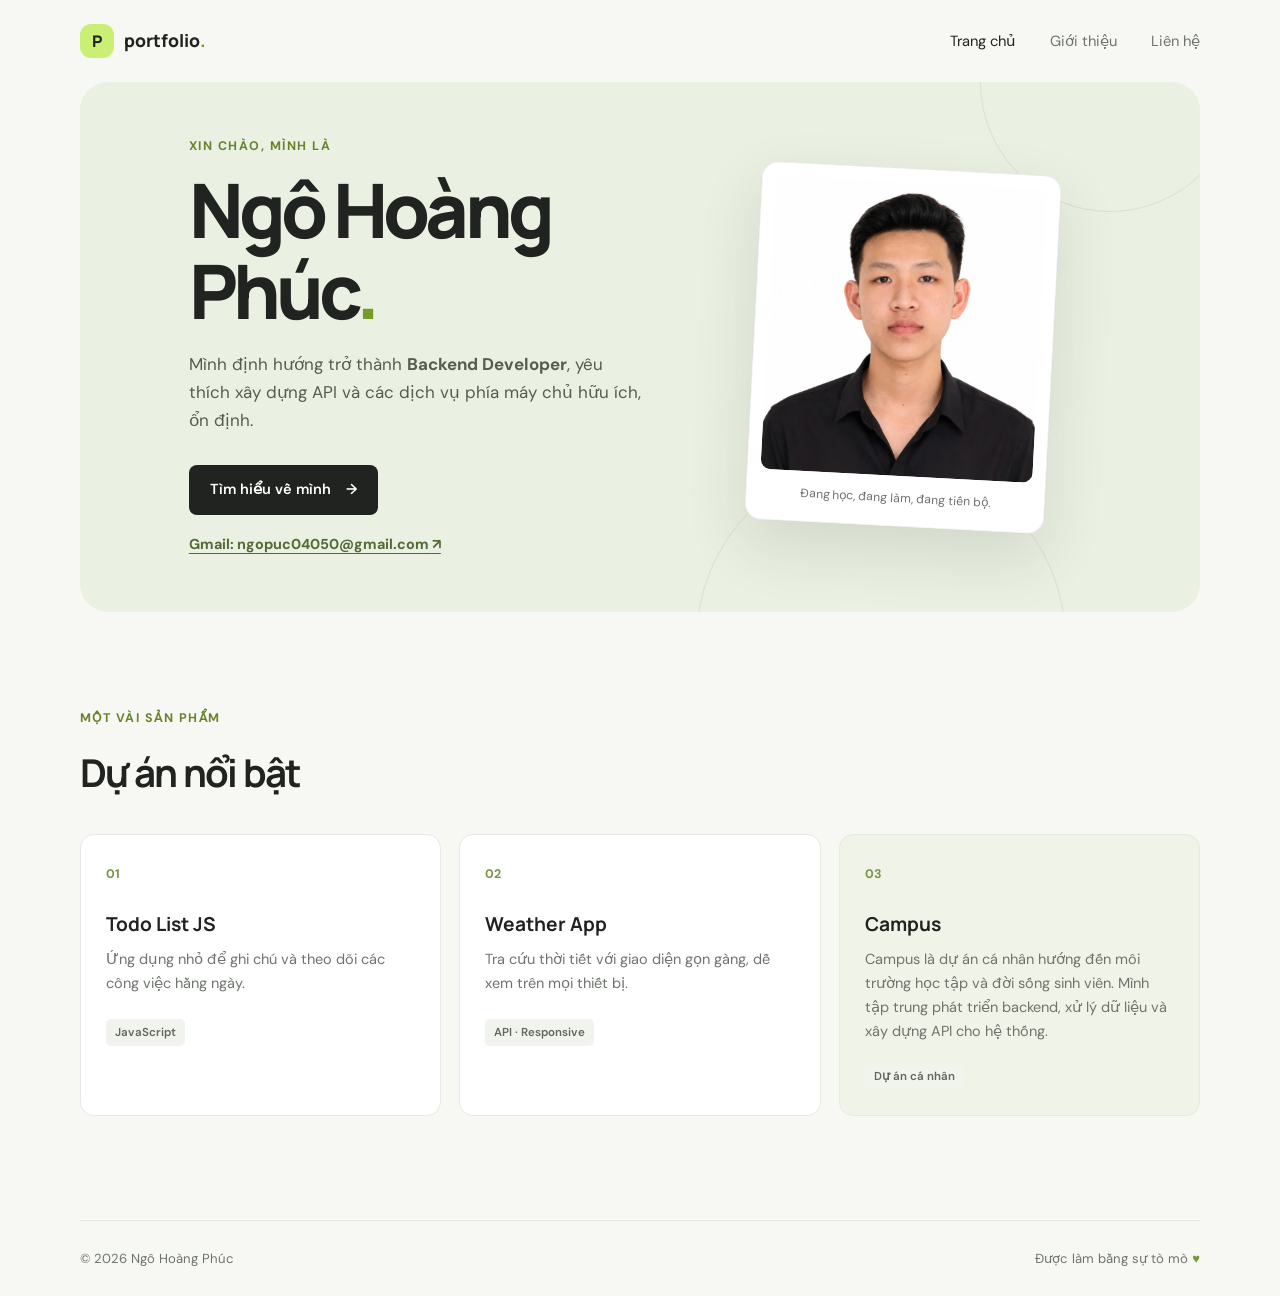
==== index.html @ 1476afaa "Initial portfolio website" ====
<!DOCTYPE html>
<html lang="vi">
<head>
    <meta charset="UTF-8">
    <meta name="viewport" content="width=device-width, initial-scale=1.0">
    <meta name="description" content="Portfolio cá nhân của Ngô Hoàng Phúc — Backend Developer tương lai.">
    <title>Ngô Hoàng Phúc — Portfolio</title>
    <link rel="icon" href="images/logo.svg" type="image/svg+xml">
    <link rel="stylesheet" href="css/style.css">
</head>
<body>
    <nav class="site-nav" aria-label="Điều hướng chính">
        <a class="brand" href="index.html" aria-label="Portfolio - Trang chủ">
            <span class="brand-mark" aria-hidden="true">P</span>
            <span>portfolio<span class="brand-dot">.</span></span>
        </a>
        <div class="nav-links">
            <a href="index.html" aria-current="page">Trang chủ</a>
            <a href="about.html">Giới thiệu</a>
            <a href="contact.html">Liên hệ</a>
        </div>
    </nav>

    <main>
        <header class="hero">
            <div class="hero-copy">
                <p class="eyebrow">Xin chào, mình là</p>
                <h1>Ngô Hoàng Phúc<span class="accent">.</span></h1>
                <p class="hero-intro">Mình định hướng trở thành <strong>Backend Developer</strong>, yêu thích xây dựng API và các dịch vụ phía máy chủ hữu ích, ổn định.</p>
                <a class="button" href="about.html">Tìm hiểu về mình <span aria-hidden="true">→</span></a>
                <p class="hero-email"><a href="https://mail.google.com/mail/?view=cm&amp;fs=1&amp;to=ngopuc04050%40gmail.com" target="_blank" rel="noopener noreferrer">Gmail: ngopuc04050@gmail.com <span aria-hidden="true">↗</span></a></p>
            </div>
            <div class="portrait-frame">
                <img src="images/avatar.jpg" alt="Ảnh chân dung Ngô Hoàng Phúc">
                <span class="portrait-caption">Đang học, đang làm, đang tiến bộ.</span>
            </div>
            <span class="hero-orbit orbit-one" aria-hidden="true"></span>
            <span class="hero-orbit orbit-two" aria-hidden="true"></span>
        </header>

        <section class="section projects" aria-labelledby="projects-title">
            <div class="section-heading">
                <p class="eyebrow">Một vài sản phẩm</p>
                <h2 id="projects-title">Dự án nổi bật</h2>
            </div>
            <div class="project-grid">
                <article class="project-card">
                    <span class="project-number">01</span>
                    <h3>Todo List JS</h3>
                    <p>Ứng dụng nhỏ để ghi chú và theo dõi các công việc hằng ngày.</p>
                    <span class="tag">JavaScript</span>
                </article>
                <article class="project-card">
                    <span class="project-number">02</span>
                    <h3>Weather App</h3>
                    <p>Tra cứu thời tiết với giao diện gọn gàng, dễ xem trên mọi thiết bị.</p>
                    <span class="tag">API · Responsive</span>
                </article>
                <article class="project-card project-card-accent">
                    <span class="project-number">03</span>
                    <h3>Campus</h3>
                    <p>Campus là dự án cá nhân hướng đến môi trường học tập và đời sống sinh viên. Mình tập trung phát triển backend, xử lý dữ liệu và xây dựng API cho hệ thống.</p>
                    <span class="tag">Dự án cá nhân</span>
                </article>
            </div>
        </section>
    </main>

    <footer class="site-footer">
        <span>© <span data-current-year>2026</span> Ngô Hoàng Phúc</span>
        <span>Được làm bằng sự tò mò <span class="accent" aria-label="tình yêu">♥</span></span>
    </footer>
    <script src="js/script.js"></script>
</body>
</html>
---- css/style.css ----
@import url('https://fonts.googleapis.com/css2?family=DM+Sans:wght@400;500;600;700&family=Manrope:wght@400;500;600;700;800&display=swap');

:root {
    color-scheme: light;
    --ink: #20231f;
    --muted: #6e746d;
    --paper: #f7f8f4;
    --white: #fff;
    --green: #c9ef74;
    --line: #e6e9e1;
    font-family: 'DM Sans', 'Segoe UI', sans-serif;
}

* {
    box-sizing: border-box;
}

body {
    min-width: 320px;
    margin: 0;
    color: var(--ink);
    background: var(--paper);
    line-height: 1.65;
}

a {
    color: inherit;
}

.site-nav {
    display: flex;
    width: min(1120px, calc(100% - 48px));
    min-height: 82px;
    align-items: center;
    justify-content: space-between;
    margin: 0 auto;
}

.brand {
    display: inline-flex;
    align-items: center;
    gap: 10px;
    font-family: 'Manrope', sans-serif;
    font-size: 1.1rem;
    font-weight: 800;
    text-decoration: none;
}

.brand-mark {
    display: grid;
    width: 34px;
    height: 34px;
    place-items: center;
    border-radius: 11px;
    background: var(--green);
    font-size: 1rem;
}

.brand-dot,
.accent {
    color: #739c29;
}

.nav-links {
    display: flex;
    gap: 34px;
}

.nav-links a {
    color: var(--muted);
    font-size: 0.92rem;
    text-decoration: none;
    transition: color 160ms ease;
}

.nav-links a:hover,
.nav-links a[aria-current="page"] {
    color: var(--ink);
}

.hero {
    position: relative;
    display: grid;
    width: min(1120px, calc(100% - 48px));
    min-height: 530px;
    grid-template-columns: 1.1fr 0.9fr;
    align-items: center;
    gap: 64px;
    overflow: hidden;
    margin: 0 auto;
    padding: 48px 8.5%;
    border-radius: 28px;
    background: #eaf0e2;
}

.hero-copy,
.portrait-frame {
    position: relative;
    z-index: 1;
}

.eyebrow {
    margin: 0 0 12px;
    color: #66842e;
    font-size: 0.78rem;
    font-weight: 700;
    letter-spacing: 0.12em;
    text-transform: uppercase;
}

h1,
h2,
h3,
p {
    margin-top: 0;
}

.hero h1,
.page-heading h1,
.contact-card h1 {
    margin-bottom: 20px;
    font-family: 'Manrope', sans-serif;
    font-size: clamp(2.7rem, 6vw, 4.7rem);
    font-weight: 800;
    letter-spacing: -0.065em;
    line-height: 1.08;
}

.hero-intro {
    max-width: 455px;
    margin-bottom: 30px;
    color: #555d51;
    font-size: 1.06rem;
}

.button {
    display: inline-flex;
    min-height: 50px;
    align-items: center;
    gap: 15px;
    padding: 0 21px;
    border-radius: 8px;
    background: var(--ink);
    color: var(--white);
    font-size: 0.91rem;
    font-weight: 600;
    text-decoration: none;
    transition: transform 160ms ease, background 160ms ease;
}

.button:hover {
    transform: translateY(-2px);
    background: #3c4932;
}

.hero-email {
    margin: 16px 0 0;
}

.hero-email a {
    color: #536a34;
    font-size: 0.9rem;
    font-weight: 700;
    text-decoration-thickness: 1px;
    text-underline-offset: 4px;
}

.portrait-frame {
    justify-self: center;
    width: min(100%, 300px);
    padding: 13px 13px 18px;
    transform: rotate(3deg);
    border: 1px solid rgba(32, 35, 31, 0.08);
    border-radius: 17px;
    background: var(--white);
    box-shadow: 0 24px 60px rgba(49, 62, 36, 0.13);
}

.portrait-frame img {
    display: block;
    width: 100%;
    aspect-ratio: 1 / 1.08;
    border-radius: 10px;
    background: #dce8ca;
    object-fit: cover;
}

.portrait-caption {
    display: block;
    padding-top: 12px;
    color: var(--muted);
    font-size: 0.76rem;
    text-align: center;
}

.hero-orbit {
    position: absolute;
    width: 260px;
    height: 260px;
    border: 1px solid rgba(107, 137, 65, 0.14);
    border-radius: 50%;
}

.orbit-one {
    top: -130px;
    right: -40px;
}

.orbit-two {
    right: 12%;
    bottom: -214px;
    width: 370px;
    height: 370px;
}

.section {
    width: min(1120px, calc(100% - 48px));
    margin: 0 auto;
    padding: 96px 0 104px;
}

.section-heading {
    margin-bottom: 30px;
}

.section-heading h2,
.about-copy h2 {
    margin-bottom: 0;
    font-family: 'Manrope', sans-serif;
    font-size: clamp(1.8rem, 4vw, 2.4rem);
    letter-spacing: -0.045em;
}

.project-grid {
    display: grid;
    grid-template-columns: repeat(3, 1fr);
    gap: 18px;
}

.project-card {
    min-height: 230px;
    padding: 25px;
    border: 1px solid var(--line);
    border-radius: 14px;
    background: var(--white);
}

.project-card-accent {
    background: #f0f4e8;
}

.project-number {
    display: inline-block;
    margin-bottom: 24px;
    color: #789346;
    font-size: 0.78rem;
    font-weight: 700;
}

.project-card h3 {
    margin-bottom: 8px;
    font-family: 'Manrope', sans-serif;
    font-size: 1.2rem;
}

.project-card p {
    min-height: 52px;
    margin-bottom: 18px;
    color: var(--muted);
    font-size: 0.91rem;
}

.tag {
    display: inline-block;
    padding: 4px 9px;
    border-radius: 5px;
    background: #f1f3ed;
    color: #60685b;
    font-size: 0.72rem;
    font-weight: 600;
}

.site-footer {
    display: flex;
    width: min(1120px, calc(100% - 48px));
    min-height: 76px;
    align-items: center;
    justify-content: space-between;
    margin: 0 auto;
    border-top: 1px solid var(--line);
    color: var(--muted);
    font-size: 0.82rem;
}

.page-main {
    width: min(1000px, calc(100% - 48px));
    min-height: calc(100vh - 158px);
    margin: 0 auto;
    padding: 64px 0 88px;
}

.page-heading {
    max-width: 720px;
    margin: 0 auto 54px;
    text-align: center;
}

.page-heading h1,
.contact-card h1 {
    font-size: clamp(2.6rem, 6vw, 4rem);
}

.about-layout {
    display: grid;
    grid-template-columns: 0.8fr 1.2fr;
    align-items: start;
    gap: 60px;
    max-width: 850px;
    margin: 0 auto;
}

.about-portrait {
    overflow: hidden;
    border-radius: 18px;
    background: #dce8ca;
}

.about-portrait img {
    display: block;
    width: 100%;
    aspect-ratio: 0.82;
    object-fit: cover;
}

.about-copy h2 {
    margin-bottom: 18px;
    font-size: 1.75rem;
}

.about-copy p {
    color: var(--muted);
}

.about-copy h3 {
    margin: 25px 0 10px;
    font-family: 'Manrope', sans-serif;
    font-size: 1rem;
}

.skill-list {
    display: flex;
    flex-wrap: wrap;
    gap: 8px;
    margin: 0 0 25px;
    padding: 0;
    list-style: none;
}

.skill-list li {
    padding: 6px 11px;
    border: 1px solid var(--line);
    border-radius: 6px;
    background: var(--white);
    color: #596052;
    font-size: 0.8rem;
}

.text-link {
    font-size: 0.9rem;
    font-weight: 700;
    text-decoration-thickness: 1px;
    text-underline-offset: 4px;
}

.contact-main {
    display: grid;
    place-items: center;
}

.contact-card {
    width: min(100%, 690px);
    padding: 64px 40px;
    border: 1px solid var(--line);
    border-radius: 22px;
    background: var(--white);
    text-align: center;
}

.contact-card h1 {
    margin-bottom: 20px;
}

.contact-intro {
    max-width: 470px;
    margin: 0 auto 28px;
    color: var(--muted);
}

.contact-note {
    margin: 16px 0 0;
    color: var(--muted);
    font-size: 0.77rem;
}

@media (max-width: 760px) {
    .hero {
        min-height: auto;
        grid-template-columns: 1fr;
        gap: 42px;
        padding: 56px 9%;
    }

    .hero-copy {
        text-align: center;
    }

    .hero-intro {
        margin-right: auto;
        margin-left: auto;
    }

    .portrait-frame {
        width: min(75%, 270px);
    }

    .project-grid {
        grid-template-columns: 1fr;
    }

    .project-card {
        min-height: 0;
    }

    .project-card p {
        min-height: 0;
    }

    .about-layout {
        grid-template-columns: 1fr;
        gap: 30px;
        max-width: 560px;
    }

    .about-portrait {
        width: min(75%, 330px);
        justify-self: center;
    }

    .page-main {
        padding-top: 48px;
    }
}

@media (max-width: 480px) {
    .site-nav {
        width: calc(100% - 32px);
        min-height: 72px;
    }

    .nav-links {
        gap: 14px;
    }

    .nav-links a {
        font-size: 0.79rem;
    }

    .hero,
    .section,
    .page-main,
    .site-footer {
        width: calc(100% - 32px);
    }

    .hero {
        border-radius: 18px;
        padding: 44px 7%;
    }

    .section {
        padding: 70px 0;
    }

    .site-footer {
        align-items: flex-start;
        flex-direction: column;
        justify-content: center;
        gap: 4px;
        padding: 15px 0;
    }

    .contact-card {
        padding: 44px 20px;
    }
}

@media (prefers-reduced-motion: reduce) {
    *,
    *::before,
    *::after {
        scroll-behavior: auto !important;
        transition-duration: 0.01ms !important;
    }
}
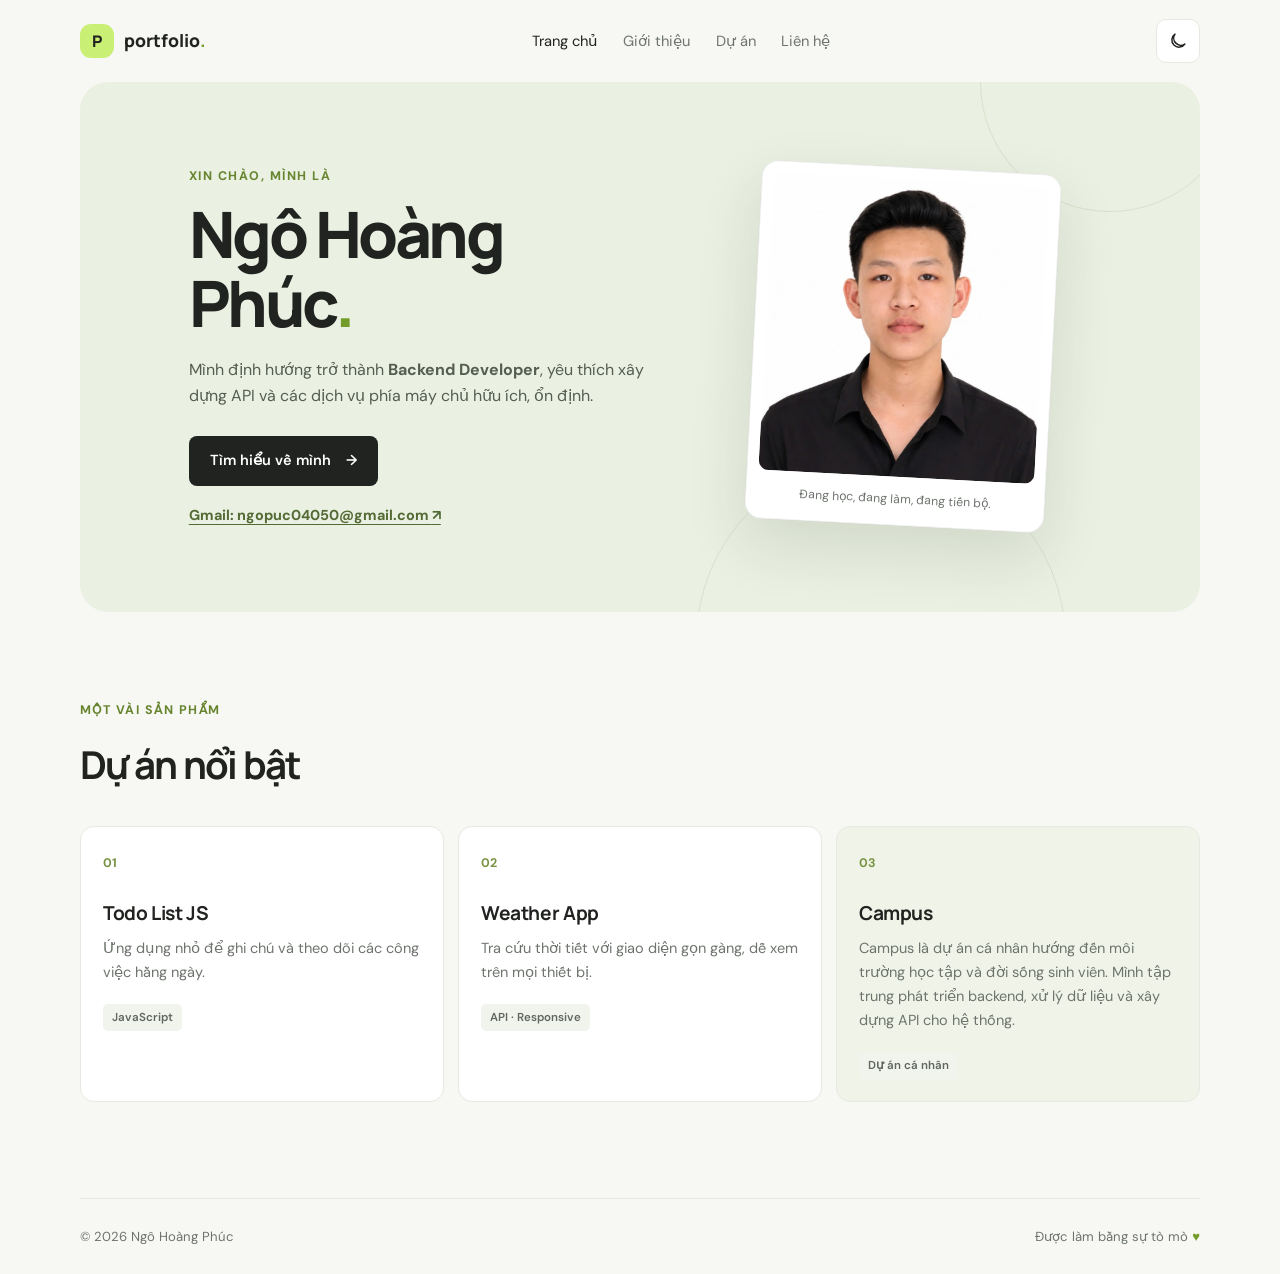
==== commit 0d3d2095: "Complete Exercise 8 portfolio updates" ====
--- a/index.html
+++ b/index.html
@@ -5,6 +5,7 @@
     <meta name="viewport" content="width=device-width, initial-scale=1.0">
     <meta name="description" content="Portfolio cá nhân của Ngô Hoàng Phúc — Backend Developer tương lai.">
     <title>Ngô Hoàng Phúc — Portfolio</title>
+    <script src="js/script.js"></script>
     <link rel="icon" href="images/logo.svg" type="image/svg+xml">
     <link rel="stylesheet" href="css/style.css">
 </head>
@@ -14,15 +15,30 @@
             <span class="brand-mark" aria-hidden="true">P</span>
             <span>portfolio<span class="brand-dot">.</span></span>
         </a>
-        <div class="nav-links">
+        <div class="nav-links" id="primary-navigation">
             <a href="index.html" aria-current="page">Trang chủ</a>
             <a href="about.html">Giới thiệu</a>
+            <a href="projects.html">Dự án</a>
             <a href="contact.html">Liên hệ</a>
+        </div>
+        <div class="nav-actions">
+            <button class="theme-toggle" type="button" data-theme-toggle aria-label="Chuyển sang chế độ tối" aria-pressed="false">
+                <svg data-theme-icon="sun" aria-hidden="true" focusable="false" viewBox="0 0 24 24">
+                    <circle cx="12" cy="12" r="4"></circle>
+                    <path d="M12 2v2m0 16v2M4.93 4.93l1.42 1.42m11.3 11.3 1.42 1.42M2 12h2m16 0h2M4.93 19.07l1.42-1.42m11.3-11.3 1.42-1.42"></path>
+                </svg>
+                <svg data-theme-icon="moon" aria-hidden="true" focusable="false" viewBox="0 0 24 24">
+                    <path d="M20.2 15.6A8.5 8.5 0 0 1 8.4 3.8 8.5 8.5 0 1 0 20.2 15.6Z"></path>
+                </svg>
+            </button>
+            <button class="nav-toggle" type="button" aria-expanded="false" aria-controls="primary-navigation" aria-label="Mở menu điều hướng">
+                <span aria-hidden="true"></span>
+            </button>
         </div>
     </nav>
 
     <main>
-        <header class="hero">
+        <header class="hero" data-reveal>
             <div class="hero-copy">
                 <p class="eyebrow">Xin chào, mình là</p>
                 <h1>Ngô Hoàng Phúc<span class="accent">.</span></h1>
@@ -39,24 +55,24 @@
         </header>
 
         <section class="section projects" aria-labelledby="projects-title">
-            <div class="section-heading">
+            <div class="section-heading" data-reveal>
                 <p class="eyebrow">Một vài sản phẩm</p>
                 <h2 id="projects-title">Dự án nổi bật</h2>
             </div>
             <div class="project-grid">
-                <article class="project-card">
+                <article class="project-card" id="project-todo-list-js" data-reveal>
                     <span class="project-number">01</span>
                     <h3>Todo List JS</h3>
                     <p>Ứng dụng nhỏ để ghi chú và theo dõi các công việc hằng ngày.</p>
                     <span class="tag">JavaScript</span>
                 </article>
-                <article class="project-card">
+                <article class="project-card" id="project-weather-app" data-reveal>
                     <span class="project-number">02</span>
                     <h3>Weather App</h3>
                     <p>Tra cứu thời tiết với giao diện gọn gàng, dễ xem trên mọi thiết bị.</p>
                     <span class="tag">API · Responsive</span>
                 </article>
-                <article class="project-card project-card-accent">
+                <article class="project-card project-card-accent" id="project-campus" data-reveal>
                     <span class="project-number">03</span>
                     <h3>Campus</h3>
                     <p>Campus là dự án cá nhân hướng đến môi trường học tập và đời sống sinh viên. Mình tập trung phát triển backend, xử lý dữ liệu và xây dựng API cho hệ thống.</p>
@@ -70,6 +86,5 @@
         <span>© <span data-current-year>2026</span> Ngô Hoàng Phúc</span>
         <span>Được làm bằng sự tò mò <span class="accent" aria-label="tình yêu">♥</span></span>
     </footer>
-    <script src="js/script.js"></script>
 </body>
 </html>
--- a/css/style.css
+++ b/css/style.css
@@ -5,10 +5,57 @@
     --ink: #20231f;
     --muted: #6e746d;
     --paper: #f7f8f4;
-    --white: #fff;
+    --surface: #fff;
     --green: #c9ef74;
     --line: #e6e9e1;
+    --accent: #739c29;
+    --eyebrow: #66842e;
+    --hero-surface: #eaf0e2;
+    --hero-ink: #555d51;
+    --link-accent: #536a34;
+    --button-hover: #3c4932;
+    --portrait-surface: #dce8ca;
+    --project-surface: #f0f4e8;
+    --project-number: #789346;
+    --tag-surface: #f1f3ed;
+    --tag-ink: #60685b;
+    --skill-ink: #596052;
+    --subtle-border: rgba(32, 35, 31, 0.08);
+    --orbit-border: rgba(107, 137, 65, 0.14);
+    --shadow: rgba(49, 62, 36, 0.13);
+    --menu-shadow: rgba(32, 35, 31, 0.12);
+    --focus-ring: rgba(115, 156, 41, 0.3);
+    --success: #42651e;
+    --error: #a12e2e;
     font-family: 'DM Sans', 'Segoe UI', sans-serif;
+}
+
+:root[data-theme="dark"] {
+    color-scheme: dark;
+    --ink: #e9eee4;
+    --muted: #a7b0a1;
+    --paper: #141813;
+    --surface: #1d241b;
+    --line: #343d31;
+    --accent: #b0db69;
+    --eyebrow: #c0dc91;
+    --hero-surface: #202a1d;
+    --hero-ink: #c5d0ba;
+    --link-accent: #c5d89d;
+    --button-hover: #d5e7b6;
+    --portrait-surface: #303d29;
+    --project-surface: #273123;
+    --project-number: #b8d78a;
+    --tag-surface: #2b3328;
+    --tag-ink: #d1dac8;
+    --skill-ink: #d1dac8;
+    --subtle-border: rgba(255, 255, 255, 0.08);
+    --orbit-border: rgba(201, 239, 116, 0.14);
+    --shadow: rgba(0, 0, 0, 0.32);
+    --menu-shadow: rgba(0, 0, 0, 0.36);
+    --focus-ring: rgba(201, 239, 116, 0.38);
+    --success: #b8db8c;
+    --error: #ff9a91;
 }
 
 * {
@@ -21,6 +68,14 @@
     color: var(--ink);
     background: var(--paper);
     line-height: 1.65;
+    transition: color 180ms ease, background-color 180ms ease;
+}
+
+img,
+svg,
+video {
+    display: block;
+    max-width: 100%;
 }
 
 a {
@@ -28,9 +83,11 @@
 }
 
 .site-nav {
+    position: relative;
+    z-index: 5;
     display: flex;
-    width: min(1120px, calc(100% - 48px));
-    min-height: 82px;
+    width: calc(100% - 32px);
+    min-height: 72px;
     align-items: center;
     justify-content: space-between;
     margin: 0 auto;
@@ -41,7 +98,7 @@
     align-items: center;
     gap: 10px;
     font-family: 'Manrope', sans-serif;
-    font-size: 1.1rem;
+    font-size: 1rem;
     font-weight: 800;
     text-decoration: none;
 }
@@ -58,39 +115,137 @@
 
 .brand-dot,
 .accent {
-    color: #739c29;
+    color: var(--accent);
+}
+
+.nav-actions {
+    display: flex;
+    align-items: center;
+    gap: 8px;
 }
 
 .nav-links {
+    position: absolute;
+    top: calc(100% - 4px);
+    right: 0;
+    display: none;
+    width: min(240px, calc(100vw - 32px));
+    flex-direction: column;
+    gap: 4px;
+    padding: 10px;
+    border: 1px solid var(--line);
+    border-radius: 12px;
+    background: var(--surface);
+    box-shadow: 0 16px 36px var(--menu-shadow);
+}
+
+.site-nav.is-open .nav-links {
     display: flex;
-    gap: 34px;
+}
+
+.nav-toggle,
+.theme-toggle {
+    display: grid;
+    width: 44px;
+    height: 44px;
+    place-items: center;
+    border: 1px solid var(--line);
+    border-radius: 10px;
+    background: var(--surface);
+    color: var(--ink);
+    cursor: pointer;
+    transition: color 180ms ease, background-color 180ms ease, border-color 180ms ease;
+}
+
+.theme-toggle svg {
+    width: 20px;
+    height: 20px;
+    fill: none;
+    stroke: currentColor;
+    stroke-linecap: round;
+    stroke-linejoin: round;
+    stroke-width: 1.8;
+}
+
+.theme-toggle [data-theme-icon="sun"] {
+    display: none;
+}
+
+:root[data-theme="dark"] .theme-toggle [data-theme-icon="sun"] {
+    display: block;
+}
+
+:root[data-theme="dark"] .theme-toggle [data-theme-icon="moon"] {
+    display: none;
+}
+
+.theme-toggle svg[hidden] {
+    display: none;
+}
+
+.nav-toggle:hover,
+.theme-toggle:hover {
+    border-color: var(--accent);
+    background: var(--tag-surface);
+}
+
+.nav-toggle span,
+.nav-toggle span::before,
+.nav-toggle span::after {
+    display: block;
+    width: 18px;
+    height: 2px;
+    border-radius: 2px;
+    background: currentColor;
+}
+
+.nav-toggle span {
+    position: relative;
+}
+
+.nav-toggle span::before,
+.nav-toggle span::after {
+    position: absolute;
+    left: 0;
+    content: '';
+}
+
+.nav-toggle span::before {
+    top: -6px;
+}
+
+.nav-toggle span::after {
+    top: 6px;
 }
 
 .nav-links a {
+    padding: 9px 10px;
+    border-radius: 7px;
     color: var(--muted);
     font-size: 0.92rem;
     text-decoration: none;
-    transition: color 160ms ease;
+    transition: color 160ms ease, background-color 160ms ease;
 }
 
 .nav-links a:hover,
 .nav-links a[aria-current="page"] {
     color: var(--ink);
+    background: var(--paper);
 }
 
 .hero {
     position: relative;
     display: grid;
-    width: min(1120px, calc(100% - 48px));
-    min-height: 530px;
-    grid-template-columns: 1.1fr 0.9fr;
+    width: calc(100% - 32px);
+    min-height: 0;
+    grid-template-columns: minmax(0, 1fr);
     align-items: center;
-    gap: 64px;
+    gap: 36px;
     overflow: hidden;
     margin: 0 auto;
-    padding: 48px 8.5%;
-    border-radius: 28px;
-    background: #eaf0e2;
+    padding: 40px 22px;
+    border-radius: 20px;
+    background: var(--hero-surface);
 }
 
 .hero-copy,
@@ -101,7 +256,7 @@
 
 .eyebrow {
     margin: 0 0 12px;
-    color: #66842e;
+    color: var(--eyebrow);
     font-size: 0.78rem;
     font-weight: 700;
     letter-spacing: 0.12em;
@@ -120,17 +275,18 @@
 .contact-card h1 {
     margin-bottom: 20px;
     font-family: 'Manrope', sans-serif;
-    font-size: clamp(2.7rem, 6vw, 4.7rem);
+    font-size: clamp(2.25rem, 9vw, 3.25rem);
     font-weight: 800;
-    letter-spacing: -0.065em;
+    letter-spacing: -0.055em;
     line-height: 1.08;
+    overflow-wrap: anywhere;
 }
 
 .hero-intro {
-    max-width: 455px;
-    margin-bottom: 30px;
-    color: #555d51;
-    font-size: 1.06rem;
+    max-width: 38rem;
+    margin: 0 auto 26px;
+    color: var(--hero-ink);
+    font-size: 1rem;
 }
 
 .button {
@@ -141,7 +297,7 @@
     padding: 0 21px;
     border-radius: 8px;
     background: var(--ink);
-    color: var(--white);
+    color: var(--surface);
     font-size: 0.91rem;
     font-weight: 600;
     text-decoration: none;
@@ -150,7 +306,8 @@
 
 .button:hover {
     transform: translateY(-2px);
-    background: #3c4932;
+    background: var(--button-hover);
+    color: var(--paper);
 }
 
 .hero-email {
@@ -158,7 +315,7 @@
 }
 
 .hero-email a {
-    color: #536a34;
+    color: var(--link-accent);
     font-size: 0.9rem;
     font-weight: 700;
     text-decoration-thickness: 1px;
@@ -167,21 +324,20 @@
 
 .portrait-frame {
     justify-self: center;
-    width: min(100%, 300px);
-    padding: 13px 13px 18px;
+    width: min(78%, 270px);
+    padding: 11px 11px 16px;
     transform: rotate(3deg);
-    border: 1px solid rgba(32, 35, 31, 0.08);
+    border: 1px solid var(--subtle-border);
     border-radius: 17px;
-    background: var(--white);
-    box-shadow: 0 24px 60px rgba(49, 62, 36, 0.13);
+    background: var(--surface);
+    box-shadow: 0 24px 60px var(--shadow);
 }
 
 .portrait-frame img {
-    display: block;
     width: 100%;
     aspect-ratio: 1 / 1.08;
     border-radius: 10px;
-    background: #dce8ca;
+    background: var(--portrait-surface);
     object-fit: cover;
 }
 
@@ -197,7 +353,7 @@
     position: absolute;
     width: 260px;
     height: 260px;
-    border: 1px solid rgba(107, 137, 65, 0.14);
+    border: 1px solid var(--orbit-border);
     border-radius: 50%;
 }
 
@@ -214,9 +370,9 @@
 }
 
 .section {
-    width: min(1120px, calc(100% - 48px));
+    width: calc(100% - 32px);
     margin: 0 auto;
-    padding: 96px 0 104px;
+    padding: 64px 0 72px;
 }
 
 .section-heading {
@@ -227,106 +383,179 @@
 .about-copy h2 {
     margin-bottom: 0;
     font-family: 'Manrope', sans-serif;
-    font-size: clamp(1.8rem, 4vw, 2.4rem);
+    font-size: clamp(1.65rem, 6vw, 2.4rem);
     letter-spacing: -0.045em;
+    overflow-wrap: anywhere;
 }
 
 .project-grid {
     display: grid;
-    grid-template-columns: repeat(3, 1fr);
-    gap: 18px;
+    grid-template-columns: minmax(0, 1fr);
+    gap: 14px;
 }
 
 .project-card {
-    min-height: 230px;
-    padding: 25px;
+    min-width: 0;
+    min-height: 0;
+    padding: 22px;
     border: 1px solid var(--line);
     border-radius: 14px;
-    background: var(--white);
+    background: var(--surface);
+    transition: color 180ms ease, background-color 180ms ease, border-color 180ms ease;
 }
 
 .project-card-accent {
-    background: #f0f4e8;
+    background: var(--project-surface);
 }
 
 .project-number {
     display: inline-block;
     margin-bottom: 24px;
-    color: #789346;
+    color: var(--project-number);
     font-size: 0.78rem;
     font-weight: 700;
 }
 
+.project-card h2,
 .project-card h3 {
     margin-bottom: 8px;
     font-family: 'Manrope', sans-serif;
     font-size: 1.2rem;
+    letter-spacing: -0.02em;
 }
 
 .project-card p {
-    min-height: 52px;
+    min-height: 0;
     margin-bottom: 18px;
     color: var(--muted);
     font-size: 0.91rem;
+    overflow-wrap: anywhere;
+}
+
+.projects-main {
+    width: min(1120px, calc(100% - 32px));
+}
+
+.projects-intro {
+    max-width: 650px;
+    margin: 0 auto;
+    color: var(--muted);
+}
+
+.project-page-grid {
+    align-items: stretch;
+    gap: 18px;
+}
+
+.project-detail-card {
+    display: flex;
+    flex-direction: column;
+}
+
+.project-thumbnail {
+    display: block;
+    width: 100%;
+    aspect-ratio: 16 / 10;
+    margin-bottom: 20px;
+    border-radius: 10px;
+    background: var(--tag-surface);
+    object-fit: cover;
+}
+
+.project-detail-card .project-number {
+    margin-bottom: 12px;
+}
+
+.project-tech-label {
+    margin-bottom: 8px;
+    color: var(--muted);
+    font-size: 0.8rem;
+    font-weight: 700;
+}
+
+.project-tech {
+    display: flex;
+    flex-wrap: wrap;
+    gap: 8px;
+    margin-bottom: 22px;
+}
+
+.project-detail-button {
+    width: 100%;
+    justify-content: center;
+    margin-top: auto;
+    border: 0;
+    font: inherit;
+}
+
+.project-detail-button:disabled {
+    transform: none;
+    background: var(--tag-surface);
+    color: var(--muted);
+    cursor: not-allowed;
 }
 
 .tag {
     display: inline-block;
     padding: 4px 9px;
     border-radius: 5px;
-    background: #f1f3ed;
-    color: #60685b;
+    background: var(--tag-surface);
+    color: var(--tag-ink);
     font-size: 0.72rem;
     font-weight: 600;
 }
 
 .site-footer {
     display: flex;
-    width: min(1120px, calc(100% - 48px));
+    width: calc(100% - 32px);
     min-height: 76px;
-    align-items: center;
-    justify-content: space-between;
+    align-items: flex-start;
+    flex-direction: column;
+    justify-content: center;
+    gap: 4px;
     margin: 0 auto;
     border-top: 1px solid var(--line);
     color: var(--muted);
     font-size: 0.82rem;
+    overflow-wrap: anywhere;
 }
 
 .page-main {
-    width: min(1000px, calc(100% - 48px));
-    min-height: calc(100vh - 158px);
+    width: calc(100% - 32px);
+    min-height: calc(100vh - 148px);
     margin: 0 auto;
-    padding: 64px 0 88px;
+    padding: 42px 0 64px;
 }
 
 .page-heading {
     max-width: 720px;
-    margin: 0 auto 54px;
+    margin: 0 auto 36px;
     text-align: center;
 }
 
 .page-heading h1,
 .contact-card h1 {
-    font-size: clamp(2.6rem, 6vw, 4rem);
+    font-size: clamp(2.15rem, 8vw, 3.2rem);
 }
 
 .about-layout {
     display: grid;
-    grid-template-columns: 0.8fr 1.2fr;
+    grid-template-columns: minmax(0, 1fr);
     align-items: start;
-    gap: 60px;
+    gap: 28px;
     max-width: 850px;
     margin: 0 auto;
 }
 
 .about-portrait {
+    width: min(78%, 330px);
+    justify-self: center;
     overflow: hidden;
     border-radius: 18px;
-    background: #dce8ca;
+    background: var(--portrait-surface);
 }
 
 .about-portrait img {
-    display: block;
     width: 100%;
     aspect-ratio: 0.82;
     object-fit: cover;
@@ -334,7 +563,8 @@
 
 .about-copy h2 {
     margin-bottom: 18px;
-    font-size: 1.75rem;
+    font-size: clamp(1.4rem, 5vw, 1.75rem);
+    overflow-wrap: anywhere;
 }
 
 .about-copy p {
@@ -360,8 +590,8 @@
     padding: 6px 11px;
     border: 1px solid var(--line);
     border-radius: 6px;
-    background: var(--white);
-    color: #596052;
+    background: var(--surface);
+    color: var(--skill-ink);
     font-size: 0.8rem;
 }
 
@@ -379,15 +609,26 @@
 
 .contact-card {
     width: min(100%, 690px);
-    padding: 64px 40px;
+    margin: 0 auto;
+    padding: 38px 20px;
     border: 1px solid var(--line);
     border-radius: 22px;
-    background: var(--white);
+    background: var(--surface);
     text-align: center;
+    transition: color 180ms ease, background-color 180ms ease, border-color 180ms ease;
 }
 
 .contact-card h1 {
     margin-bottom: 20px;
+}
+
+.contact-card > .button {
+    max-width: 100%;
+    flex-wrap: wrap;
+    justify-content: center;
+    overflow-wrap: anywhere;
+    text-align: center;
+    white-space: normal;
 }
 
 .contact-intro {
@@ -402,95 +643,219 @@
     font-size: 0.77rem;
 }
 
-@media (max-width: 760px) {
+.contact-form {
+    display: grid;
+    gap: 18px;
+    margin-top: 36px;
+    text-align: left;
+}
+
+.form-field {
+    display: grid;
+    gap: 7px;
+}
+
+.form-field label {
+    font-size: 0.88rem;
+    font-weight: 700;
+}
+
+.form-field input,
+.form-field textarea {
+    min-width: 0;
+    width: 100%;
+    min-height: 48px;
+    padding: 11px 13px;
+    border: 1px solid var(--line);
+    border-radius: 8px;
+    background: var(--paper);
+    color: var(--ink);
+    font: inherit;
+}
+
+.form-field textarea {
+    min-height: 150px;
+    resize: vertical;
+}
+
+.form-field input:focus-visible,
+.form-field textarea:focus-visible {
+    outline: 3px solid var(--focus-ring);
+    outline-offset: 2px;
+    border-color: var(--accent);
+}
+
+.contact-submit {
+    justify-self: start;
+    border: 0;
+    cursor: pointer;
+    font: inherit;
+}
+
+.contact-submit:disabled {
+    cursor: wait;
+    opacity: 0.7;
+}
+
+.form-status {
+    min-height: 1.65em;
+    margin: 0;
+    color: var(--success);
+    font-size: 0.9rem;
+    font-weight: 600;
+}
+
+.form-status[data-state="error"] {
+    color: var(--error);
+}
+
+.form-setup-note {
+    margin-top: 4px;
+}
+
+.form-setup-note code {
+    overflow-wrap: anywhere;
+}
+
+.has-reveal [data-reveal] {
+    opacity: 0;
+    transform: translateY(16px);
+    transition: opacity 520ms ease, transform 520ms cubic-bezier(0.2, 0.7, 0.2, 1);
+}
+
+.has-reveal [data-reveal].is-visible {
+    opacity: 1;
+    transform: translateY(0);
+}
+
+.has-reveal .project-card:nth-child(2) {
+    transition-delay: 70ms;
+}
+
+.has-reveal .project-card:nth-child(3) {
+    transition-delay: 140ms;
+}
+
+@media (min-width: 48rem) {
+    .site-nav {
+        width: min(1120px, calc(100% - 48px));
+        min-height: 82px;
+    }
+
+    .brand {
+        font-size: 1.1rem;
+    }
+
+    .nav-toggle {
+        display: none;
+    }
+
+    .nav-links,
+    .site-nav.is-open .nav-links {
+        position: static;
+        display: flex;
+        width: auto;
+        flex-direction: row;
+        gap: clamp(12px, 2vw, 26px);
+        padding: 0;
+        border: 0;
+        background: transparent;
+        box-shadow: none;
+    }
+
+    .nav-links a {
+        padding: 8px 0;
+    }
+
+    .nav-links a:hover,
+    .nav-links a[aria-current="page"] {
+        background: transparent;
+    }
+
     .hero {
-        min-height: auto;
-        grid-template-columns: 1fr;
-        gap: 42px;
-        padding: 56px 9%;
+        width: min(1120px, calc(100% - 48px));
+        grid-template-columns: minmax(0, 1.1fr) minmax(0, 0.9fr);
+        gap: clamp(24px, 5vw, 56px);
+        padding: 48px 7%;
+        border-radius: 28px;
     }
 
     .hero-copy {
-        text-align: center;
+        text-align: left;
+    }
+
+    .hero h1 {
+        font-size: clamp(2.7rem, 5vw, 4.7rem);
     }
 
     .hero-intro {
-        margin-right: auto;
-        margin-left: auto;
+        margin-right: 0;
+        margin-left: 0;
     }
 
     .portrait-frame {
-        width: min(75%, 270px);
+        width: min(100%, 300px);
     }
 
     .project-grid {
-        grid-template-columns: 1fr;
-    }
-
-    .project-card {
-        min-height: 0;
-    }
-
-    .project-card p {
-        min-height: 0;
+        grid-template-columns: repeat(2, minmax(0, 1fr));
     }
 
     .about-layout {
-        grid-template-columns: 1fr;
-        gap: 30px;
-        max-width: 560px;
+        grid-template-columns: minmax(0, 0.8fr) minmax(0, 1.2fr);
+        gap: clamp(28px, 5vw, 60px);
     }
 
     .about-portrait {
-        width: min(75%, 330px);
-        justify-self: center;
+        width: 100%;
     }
 
     .page-main {
-        padding-top: 48px;
-    }
-}
-
-@media (max-width: 480px) {
-    .site-nav {
-        width: calc(100% - 32px);
-        min-height: 72px;
-    }
-
-    .nav-links {
-        gap: 14px;
-    }
-
-    .nav-links a {
-        font-size: 0.79rem;
-    }
-
-    .hero,
-    .section,
-    .page-main,
+        width: min(1000px, calc(100% - 48px));
+        padding: 64px 0 88px;
+    }
+
+    .page-heading {
+        margin-bottom: 54px;
+    }
+
+    .page-heading h1,
+    .contact-card h1 {
+        font-size: clamp(2.6rem, 5vw, 4rem);
+    }
+
+    .section {
+        width: min(1120px, calc(100% - 48px));
+        padding: 88px 0 96px;
+    }
+
+    .section-heading h2,
+    .about-copy h2 {
+        font-size: clamp(1.8rem, 4vw, 2.4rem);
+    }
+
+    .contact-card {
+        padding: 56px 40px;
+    }
+
     .site-footer {
-        width: calc(100% - 32px);
-    }
-
+        width: min(1120px, calc(100% - 48px));
+        align-items: center;
+        flex-direction: row;
+        justify-content: space-between;
+        gap: 16px;
+    }
+}
+
+@media (min-width: 64rem) {
     .hero {
-        border-radius: 18px;
-        padding: 44px 7%;
-    }
-
-    .section {
-        padding: 70px 0;
-    }
-
-    .site-footer {
-        align-items: flex-start;
-        flex-direction: column;
-        justify-content: center;
-        gap: 4px;
-        padding: 15px 0;
-    }
-
-    .contact-card {
-        padding: 44px 20px;
+        min-height: 530px;
+        gap: 64px;
+        padding: 48px 8.5%;
+    }
+
+    .project-grid {
+        grid-template-columns: repeat(3, minmax(0, 1fr));
     }
 }
 
@@ -501,4 +866,10 @@
         scroll-behavior: auto !important;
         transition-duration: 0.01ms !important;
     }
-}
+
+    .has-reveal [data-reveal] {
+        opacity: 1;
+        transform: none;
+        transition: none;
+    }
+}
